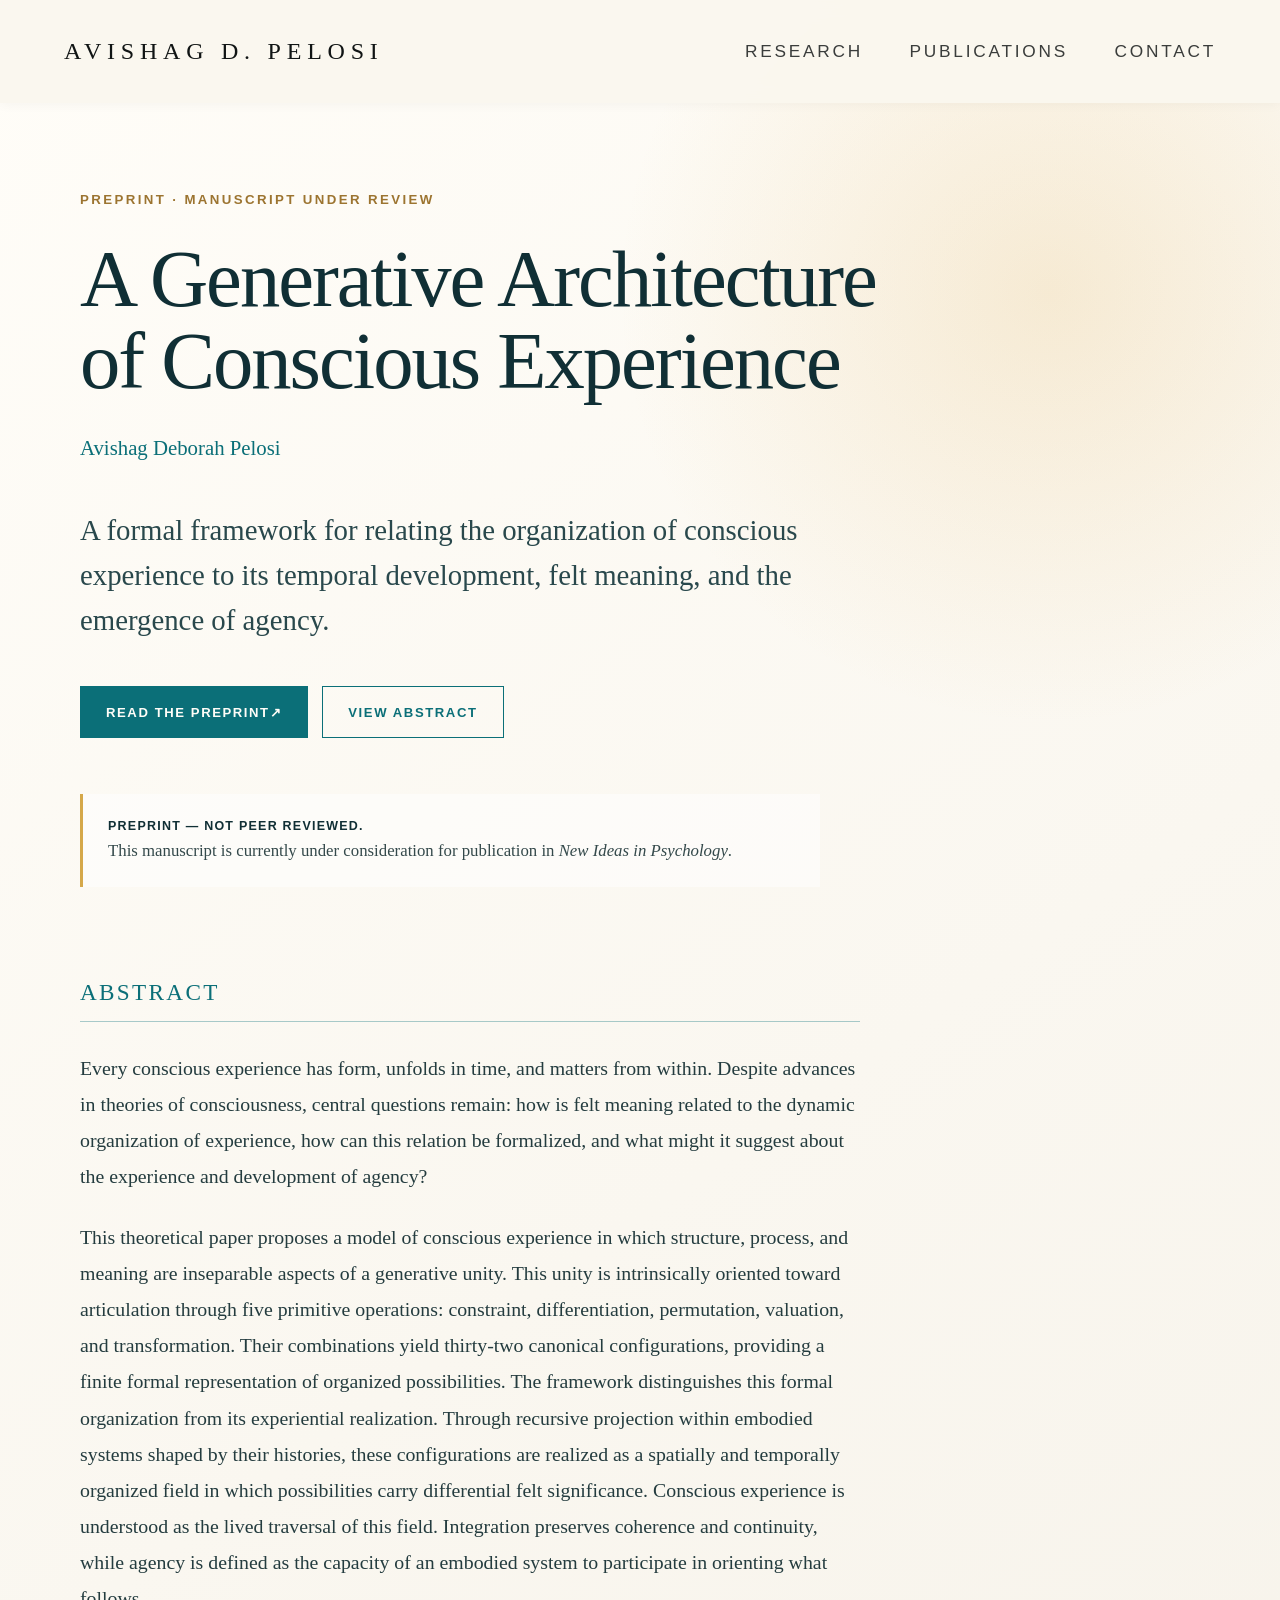
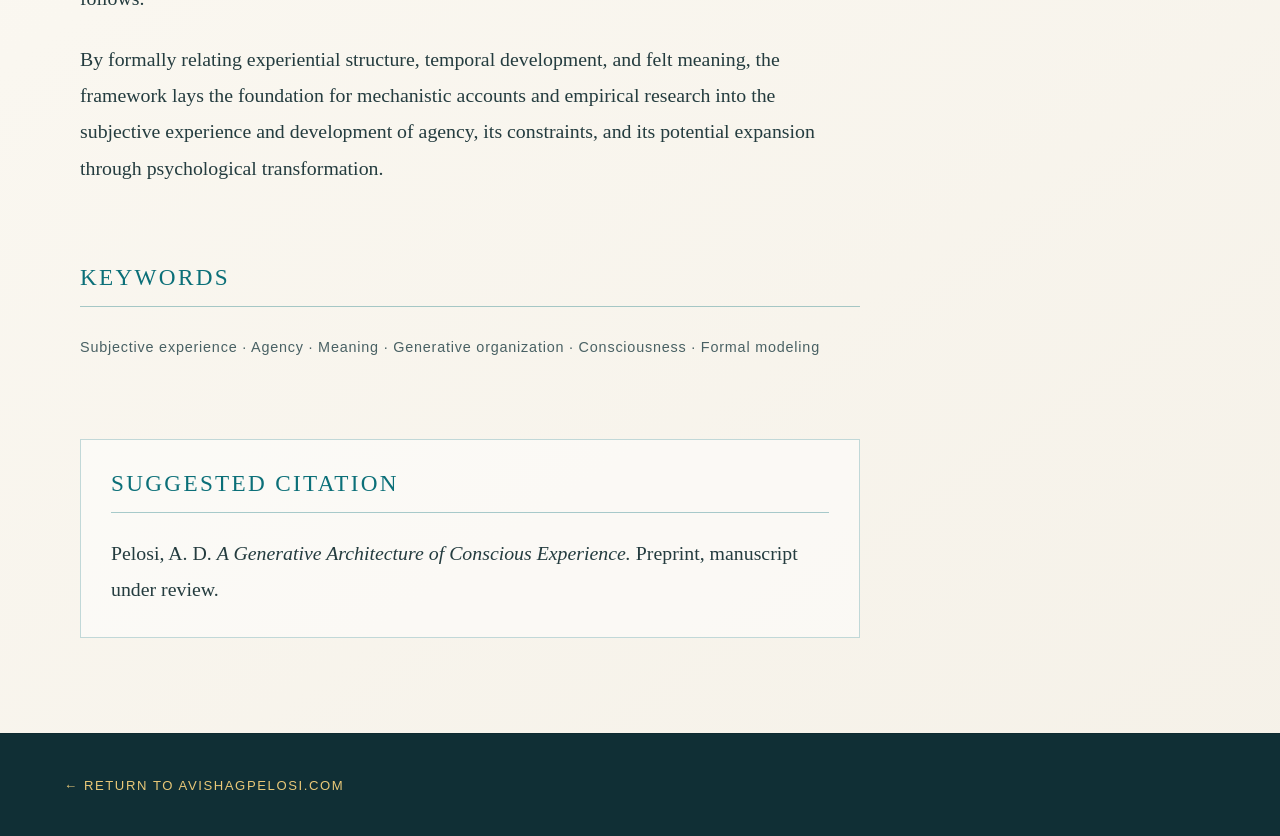
==== generative-architecture/index.html @ 6daca3c1 "Add preprint landing page" ====
<!DOCTYPE html>
<html lang="en">
<head>
  <meta charset="UTF-8" />
  <meta name="viewport" content="width=device-width, initial-scale=1.0" />
  <title>A Generative Architecture of Conscious Experience | Avishag Deborah Pelosi</title>
  <meta name="description" content="Preprint by Avishag Deborah Pelosi proposing a formal generative architecture relating the structure, temporal development, felt meaning, and agency of conscious experience." />
  <link rel="canonical" href="https://www.avishagpelosi.com/generative-architecture/" />
  <meta property="og:type" content="article" />
  <meta property="og:title" content="A Generative Architecture of Conscious Experience" />
  <meta property="og:description" content="A theoretical framework relating experiential structure, temporal development, felt meaning, and agency." />
  <meta property="og:url" content="https://www.avishagpelosi.com/generative-architecture/" />
  <meta name="citation_title" content="A Generative Architecture of Conscious Experience" />
  <meta name="citation_author" content="Avishag Deborah Pelosi" />
  <meta name="citation_pdf_url" content="https://www.avishagpelosi.com/generative-architecture/preprint.pdf" />
  <link rel="stylesheet" href="../style.css" />
  <script type="application/ld+json">
  {
    "@context": "https://schema.org",
    "@type": "ScholarlyArticle",
    "headline": "A Generative Architecture of Conscious Experience",
    "author": {
      "@type": "Person",
      "name": "Avishag Deborah Pelosi",
      "alternateName": "Avishag D. Pelosi",
      "url": "https://www.avishagpelosi.com/",
      "sameAs": "https://orcid.org/0009-0005-5519-5946"
    },
    "url": "https://www.avishagpelosi.com/generative-architecture/",
    "encoding": {
      "@type": "MediaObject",
      "contentUrl": "https://www.avishagpelosi.com/generative-architecture/preprint.pdf",
      "encodingFormat": "application/pdf"
    },
    "isAccessibleForFree": true
  }
  </script>
</head>

<body class="paper-page">
  <header class="paper-header">
    <a class="name name-link" href="../">Avishag D. Pelosi</a>
    <nav aria-label="Paper navigation">
      <a href="../#research">Research</a>
      <a href="../#publications">Publications</a>
      <a href="../#contact">Contact</a>
    </nav>
  </header>

  <main class="paper-main">
    <article class="paper-article">
      <div class="paper-kicker">Preprint · Manuscript under review</div>

      <h1>A Generative Architecture<br>of Conscious Experience</h1>

      <p class="paper-author">
        <a href="../">Avishag Deborah Pelosi</a>
      </p>

      <p class="paper-lede">
        A formal framework for relating the organization of conscious experience
        to its temporal development, felt meaning, and the emergence of agency.
      </p>

      <div class="paper-actions">
        <a class="paper-button primary" href="preprint.pdf" target="_blank" rel="noopener">
          Read the preprint <span aria-hidden="true">↗</span>
        </a>
        <a class="paper-button secondary" href="#abstract">View abstract</a>
      </div>

      <aside class="review-note" aria-label="Publication status">
        <strong>Preprint — not peer reviewed.</strong>
        This manuscript is currently under consideration for publication in
        <em>New Ideas in Psychology</em>.
      </aside>

      <section id="abstract" class="paper-section">
        <h2>Abstract</h2>

        <p>
          Every conscious experience has form, unfolds in time, and matters from within.
          Despite advances in theories of consciousness, central questions remain: how is
          felt meaning related to the dynamic organization of experience, how can this
          relation be formalized, and what might it suggest about the experience and
          development of agency?
        </p>

        <p>
          This theoretical paper proposes a model of conscious experience in which
          structure, process, and meaning are inseparable aspects of a generative unity.
          This unity is intrinsically oriented toward articulation through five primitive
          operations: constraint, differentiation, permutation, valuation, and
          transformation. Their combinations yield thirty-two canonical configurations,
          providing a finite formal representation of organized possibilities. The
          framework distinguishes this formal organization from its experiential
          realization. Through recursive projection within embodied systems shaped by
          their histories, these configurations are realized as a spatially and temporally
          organized field in which possibilities carry differential felt significance.
          Conscious experience is understood as the lived traversal of this field.
          Integration preserves coherence and continuity, while agency is defined as the
          capacity of an embodied system to participate in orienting what follows.
        </p>

        <p>
          By formally relating experiential structure, temporal development, and felt
          meaning, the framework lays the foundation for mechanistic accounts and
          empirical research into the subjective experience and development of agency,
          its constraints, and its potential expansion through psychological transformation.
        </p>
      </section>

      <section class="paper-section paper-keywords">
        <h2>Keywords</h2>
        <p>Subjective experience · Agency · Meaning · Generative organization · Consciousness · Formal modeling</p>
      </section>

      <section class="paper-section citation-section">
        <h2>Suggested citation</h2>
        <p>
          Pelosi, A. D. <em>A Generative Architecture of Conscious Experience.</em>
          Preprint, manuscript under review.
        </p>
      </section>
    </article>
  </main>

  <footer class="paper-footer">
    <a href="../">← Return to avishagpelosi.com</a>
  </footer>
</body>
</html>
---- style.css ----
* { box-sizing: border-box; }

html { scroll-behavior: smooth; }

body {
  margin: 0;
  background:
    radial-gradient(circle at 74% 42%, rgba(221, 169, 74, 0.20), transparent 30%),
    radial-gradient(circle at center, #fffdf8 0%, #faf6ed 62%, #efe9dc 100%);
  color: #101414;
  font-family: Arial, sans-serif;
  overflow-x: hidden;
}

header {
  position: fixed;
  top: 0;
  width: 100%;
  padding: 38px 5vw;
  display: flex;
  justify-content: space-between;
  align-items: center;
  z-index: 20;
  background: linear-gradient(to bottom, rgba(250,247,239,0.96), rgba(250,247,239,0));
  transition:
  background 0.35s ease,
  box-shadow 0.35s ease;
}
header.scrolled {
  background: rgba(250, 247, 239, 0.98);
  box-shadow: 0 1px 12px rgba(0, 0, 0, 0.06);
}

.name {
  font-family: Georgia, serif;
  font-size: 1.5rem;
  letter-spacing: 0.24em;
  text-transform: uppercase;
  white-space: nowrap;
}

nav a {
  margin-left: 42px;
  font-size: 1.08rem;
  letter-spacing: 0.16em;
  text-transform: uppercase;
  color: #101414;
  text-decoration: none;
  opacity: 0.82;
}

nav a:hover {
  color: #165f64;
  opacity: 1;
}

.hero {
  min-height: 100vh;
  padding: 120px 5vw 30px;
  display: grid;
  grid-template-columns: 0.9fr 1.1fr;
  align-items: center;
  gap: 3vw;
  position: relative;
}

.hero-text {
  padding-left: 1vw;
  z-index: 2;
}

h1 {
  margin: 0;
  font-family: Georgia, serif;
  font-weight: 400;
  line-height: 1.02;
}

h1 span {
  display: block;
  font-size: clamp(3.8rem, 7vw, 7.3rem);
}

h1 em {
  display: block;
  margin-top: 0.05em;
  font-size: clamp(2.6rem, 5.3vw, 5.4rem);
  color: #165f64;
  font-style: italic;
}


.keywords {
  margin-top: 48px;
  font-size: 1.2rem;
  letter-spacing: 0.27em;
  text-transform: uppercase;
  color: #165f64;
  font-weight: 500;
  line-height: 2;
}

.keywords b {
  margin: 0 15px;
  color: #9c7a3a;
  font-weight: 400;
}

.symbol-wrap {
  position: relative;
  width: min(820px, 56vw);
  aspect-ratio: 1 / 1;
  justify-self: center;
}
.spiral-wrap {
  position: absolute;
  inset: 0;
  width: 100%;
  height: 100%;
  aspect-ratio: auto;
  margin: 0;
  transform: none;
  z-index: 0;
  pointer-events: none;
  overflow: hidden;
}

#genesisCanvas {
  width: 100%;
  height: 100%;
  display: block;
}

.explore {
  position: absolute;
  left: 50%;
  bottom: 28px;
  transform: translateX(-50%);
  font-size: 0.85rem;
  letter-spacing: 0.42em;
  text-transform: uppercase;
  color: #165f64;
  opacity: 0.92;
  text-align: center;
}

.explore span {
  display: block;
  margin-top: 8px;
  font-size: 1.8rem;
  animation: arrow 2.4s ease-in-out infinite;
}

@keyframes arrow {
  0%, 100% { transform: translateY(0); opacity: 0.35; }
  50% { transform: translateY(8px); opacity: 0.9; }
}

.cards {
  display: grid;
  grid-template-columns: repeat(3, 1fr);
  border-top: 1px solid rgba(0,0,0,0.10);
  background: rgba(255,255,255,0.42);
}

.card {
  padding: 46px 5vw;
  border-right: 1px solid rgba(0,0,0,0.10);
  min-height: 210px;
}

.card:last-child { border-right: none; }

.card h2 {
  margin: 0 0 18px;
  font-size: 1.3rem;
  letter-spacing: 0.26em;
  text-transform: uppercase;
  color: #165f64;
  font-weight: 500;
}

.card p {
  margin: 0;
  font-size: 1.25rem;
  line-height: 1.65;
  color: #222;
  max-width: 330px;
}

.card div {
  margin-top: 28px;
  color: #165f64;
  font-size: 1.7rem;
}


.about-section {
  padding: 130px 8vw;
  background: #f7f4ee;
  border-top: 1px solid #d8d1c4;
  scroll-margin-top: 90px;
}

.about-title {
  max-width: 900px;
  margin: 0 auto 85px;
  text-align: center;
}

.about-title h2 {
  margin: 0 0 30px;
  font-family: Georgia, serif;
  font-size: clamp(2.4rem, 4vw, 3rem);
  font-weight: 400;
  letter-spacing: 0.08em;
  text-transform: uppercase;
  color: #0b6f78;
}

.about-quote {
  max-width: 820px;
  margin: 0 auto;
  font-family: Georgia, serif;
  font-size: clamp(1.45rem, 2.3vw, 1.9rem);
  font-style: italic;
  color: #0b6f78;
  line-height: 1.5;
}

.about-content {
  width: min(1250px, 100%);
  margin: 0 auto;
}


.about-photo {
  float: left;
  width: min(340px, 32%);
  margin: 0 clamp(50px, 7vw, 100px) 35px 0;
}

.about-photo img {
  display: block;
  width: 100%;
  height: auto;
  border-radius: 2px;
  object-fit: cover;
}

.about-content::after {
  content: "";
  display: block;
  clear: both;
}

.about-text {
  min-width: 0;
  font-family: Georgia, serif;
  font-size: clamp(1.25rem, 1.6vw, 1.4rem);
  line-height: 1.8;
  color: #102f35;
}


.about-text p {
  margin: 0 0 30px;
  text-align: justify;
  text-justify: inter-word;
  hyphens: auto;
}

.about-text p:first-child {
  margin-top: 0;
}
.about-text p:nth-child(3) {
  clear: both;
  padding-top: 10px;
}
#research,
#publications,
#contact {
  scroll-margin-top: 110px;
}

.quote-author {
  margin: 20px 0 0;
  font-size: 1rem;
  font-style: normal;
  letter-spacing: 0.14em;
  text-transform: uppercase;
  color: #102f35;
  opacity: 0.72;
}
.card-arrow {
  display: inline-block;
  margin-top: 28px;
  color: #165f64;
  font-size: 1.7rem;
  text-decoration: none;
  transition: transform 0.25s ease;
}

.card-arrow:hover {
  transform: translateX(7px);
}


/* Detailed sections */

.detail-section {
  padding: 110px 8vw;
  scroll-margin-top: 90px;
  border-top: 1px solid rgba(0, 0, 0, 0.10);
}

.section-inner {
  width: min(1250px, 100%);
  margin: 0 auto;
}

.detail-section h2 {
  margin: 0 0 65px;
  font-family: Georgia, serif;
  font-size: clamp(2.3rem, 4vw, 3.2rem);
  font-weight: 400;
  letter-spacing: 0.08em;
  text-transform: uppercase;
  color: #0b6f78;
}


/* Research */

.research-section {
  background: #f7f4ee;
}

.research-grid {
  display: grid;
  grid-template-columns: repeat(3, 1fr);
  gap: clamp(35px, 5vw, 70px);
}

.research-area {
  padding-top: 25px;
  border-top: 2px solid #0b6f78;
}

.research-area h3 {
  margin: 0 0 20px;
  font-family: Georgia, serif;
  font-size: 1.55rem;
  font-weight: 400;
  line-height: 1.35;
  color: #102f35;
}

.research-area p {
  margin: 0;
  font-family: Georgia, serif;
  font-size: clamp(1.18rem, 1.35vw, 1.28rem);
  line-height: 1.75;
  color: #30474a;
}


/* Publications */

.publications-section {
  background: #fffdf8;
}

.publication-group {
  margin-bottom: 75px;
}

.publication-group:last-child {
  margin-bottom: 0;
}

.publication-group h3 {
  margin: 0 0 30px;
  padding-bottom: 15px;
  border-bottom: 1px solid rgba(11, 111, 120, 0.35);
  font-family: Georgia, serif;
  font-size: 1.65rem;
  font-weight: 400;
  color: #0b6f78;
}

.publication {
  display: grid;
  grid-template-columns: 120px minmax(0, 1fr);
  gap: 30px;
  padding: 22px 0;
  border-bottom: 1px solid rgba(0, 0, 0, 0.09);
}

.publication p {
  margin: 0;
  font-family: Georgia, serif;
  font-size: clamp(1.25rem, 1.6vw, 1.4rem);
  line-height: 1.8;
  color: #283d40;
  text-align: justify;
  text-justify: inter-word;
  hyphens: auto;
}

.publication-status,
.publication-year {
  padding-top: 3px;
  font-size: 1.1rem;
  line-height: 1.5;
  letter-spacing: 0.1em;
  text-transform: uppercase;
  color: #0b6f78;
}

.publication a {
  color: #0b6f78;
  text-decoration: none;
}

.publication a:hover {
  text-decoration: underline;
}

.publication.current {
  display: block;
}

.publication.current .publication-status {
  display: block;
  margin-top: 8px;
  padding: 0;
  font-family: Arial, sans-serif;
  font-size: 0.78rem;
  line-height: 1.5;
  letter-spacing: 0.13em;
}

.featured-publication {
  padding-left: 22px;
  border-left: 2px solid #d5a84a;
  background: linear-gradient(90deg, rgba(213, 168, 74, 0.09), transparent 58%);
}

.featured-publication a {
  text-decoration-thickness: 1px;
  text-underline-offset: 4px;
}


/* Contact */

.contact-section {
  background: #102f35;
  color: #fffdf8;
}

.contact-section h2 {
  color: #fffdf8;
}

.contact-affiliation {
  margin: 0 0 40px;
  font-family: Georgia, serif;
  font-size: 1.4rem;
  line-height: 1.7;
}

.contact-links {
  display: flex;
  flex-wrap: wrap;
  gap: 25px 45px;
}

.contact-links a {
  color: #e9c878;
  font-size: 1.05rem;
  letter-spacing: 0.12em;
  text-transform: uppercase;
  text-decoration: none;
}

.contact-links a:hover {
  color: #ffffff;
}


/* Mobile layout */

/* Desktop styles above */


@media (max-width: 950px) {
  /* Header, hero and cards */

  header {
    position: absolute;
    flex-direction: column;
    gap: 18px;
  }

  nav a {
    margin: 0 10px;
    font-size: 0.88rem;
  }

  .hero {
    grid-template-columns: 1fr;
    text-align: center;
    padding-top: 155px;
  }

 
  .symbol-wrap {
    width: min(760px, 94vw);
    margin-top: -16px;
  }
.spiral-wrap {
  position: absolute;
  inset: 0;
  width: 100%;
  height: 100%;
  margin: 0;
  transform: none;
}
  .explore {
    position: relative;
    left: auto;
    bottom: auto;
    transform: none;
    margin-top: -18px;
  }

  .cards {
    grid-template-columns: 1fr;
  }

  .card {
    border-right: none;
    border-bottom: 1px solid rgba(0, 0, 0, 0.10);
  }
}


@media (max-width: 800px) {
  /* About */

  .about-section {
    padding: 90px 7vw;
  }

  .about-title {
    margin-bottom: 55px;
  }

  .about-photo {
    float: none;
    width: min(320px, 82vw);
    margin: 0 auto 45px;
  }

  .about-text {
    font-size: 1.15rem;
    line-height: 1.75;
  }

  .about-text p:nth-child(3) {
    padding-top: 0;
  }

  /* General typography */

  .name {
    font-size: 1.25rem;
  }

  nav a {
    font-size: 0.88rem;
  }

  .keywords {
    font-size: 1.05rem;
  }

  .card p {
    font-size: 1.15rem;
  }

  /* Detailed sections */

  .detail-section {
    padding: 80px 7vw;
  }

  .detail-section h2 {
    margin-bottom: 45px;
  }

  .research-grid {
    grid-template-columns: 1fr;
    gap: 45px;
  }

  .research-area p,
  .publication p {
    font-size: 1.15rem;
  }

  .publication {
    grid-template-columns: 1fr;
    gap: 8px;
  }

  .publication-status,
  .publication-year {
    padding-top: 0;
  }

  .contact-links {
    flex-direction: column;
    align-items: flex-start;
  }
  /* Mobile landing page */

header {
  padding: 20px 4vw 14px;
  gap: 12px;
}

.name {
  font-size: 1.05rem;
  letter-spacing: 0.19em;
}

nav {
  display: flex;
  justify-content: center;
  align-items: center;
  gap: clamp(9px, 3vw, 17px);
  width: 100%;
  white-space: nowrap;
}

nav a {
  margin: 0;
  font-size: 0.7rem;
  letter-spacing: 0.09em;
}

.hero {
  display: block;
  min-height: 100svh;
  padding: 125px 5vw 40px;
  text-align: center;
}

.hero-text {
  position: relative;
  padding-left: 0;
  z-index: 2;
}

h1 span {
  font-size: clamp(2.8rem, 13vw, 3.25rem);
}

h1 em {
  font-size: clamp(1.7rem, 7.8vw, 2.1rem);
  white-space: nowrap;
}

.keywords {
  display: flex;
  justify-content: center;
  align-items: center;
  gap: 7px;
  margin-top: 34px;
  font-size: 0.72rem;
  letter-spacing: 0.11em;
  line-height: 1.4;
  white-space: nowrap;
}

.keywords b {
  margin: 0 3px;
}

.explore {
  position: absolute;
  left: 50%;
  bottom: 20px;
  transform: translateX(-50%);
  margin-top: 0;
}
}


/* Preprint landing page */

.paper-page {
  min-height: 100vh;
  background:
    radial-gradient(circle at 82% 12%, rgba(221, 169, 74, 0.19), transparent 27rem),
    linear-gradient(145deg, #fffdf8 0%, #f5f1e8 100%);
}

.paper-header {
  background: rgba(250, 247, 239, 0.94);
  box-shadow: 0 1px 12px rgba(0, 0, 0, 0.045);
  backdrop-filter: blur(10px);
}

.name-link {
  color: #101414;
  text-decoration: none;
}

.paper-main {
  width: min(1120px, 90vw);
  margin: 0 auto;
  padding: 190px 0 95px;
}

.paper-article {
  width: min(860px, 100%);
}

.paper-kicker {
  margin-bottom: 28px;
  color: #9c7430;
  font-size: 0.83rem;
  font-weight: 600;
  letter-spacing: 0.18em;
  line-height: 1.5;
  text-transform: uppercase;
}

.paper-article h1 {
  max-width: 920px;
  color: #102f35;
  font-size: clamp(3rem, 6.3vw, 6.2rem);
  line-height: 1.02;
  letter-spacing: -0.025em;
}

.paper-author {
  margin: 34px 0 0;
  font-family: Georgia, serif;
  font-size: 1.3rem;
}

.paper-author a {
  color: #0b6f78;
  text-decoration: none;
}

.paper-lede {
  max-width: 750px;
  margin: 48px 0 0;
  color: #29484c;
  font-family: Georgia, serif;
  font-size: clamp(1.45rem, 2.25vw, 2rem);
  line-height: 1.55;
}

.paper-actions {
  display: flex;
  flex-wrap: wrap;
  gap: 14px;
  margin-top: 44px;
}

.paper-button {
  display: inline-flex;
  align-items: center;
  justify-content: center;
  min-height: 52px;
  padding: 0 25px;
  border: 1px solid #0b6f78;
  color: #0b6f78;
  font-size: 0.82rem;
  font-weight: 600;
  letter-spacing: 0.12em;
  text-decoration: none;
  text-transform: uppercase;
  transition: background 0.2s ease, color 0.2s ease, transform 0.2s ease;
}

.paper-button.primary {
  background: #0b6f78;
  color: #fffdf8;
}

.paper-button:hover {
  transform: translateY(-2px);
}

.paper-button.primary:hover {
  background: #084f55;
}

.paper-button.secondary:hover {
  background: rgba(11, 111, 120, 0.07);
}

.review-note {
  max-width: 740px;
  margin: 56px 0 92px;
  padding: 22px 25px;
  border-left: 3px solid #d5a84a;
  background: rgba(255, 255, 255, 0.54);
  color: #34494b;
  font-family: Georgia, serif;
  font-size: 1.05rem;
  line-height: 1.65;
}

.review-note strong {
  display: block;
  color: #102f35;
  font-family: Arial, sans-serif;
  font-size: 0.78rem;
  letter-spacing: 0.1em;
  text-transform: uppercase;
}

.paper-section {
  max-width: 780px;
  margin-top: 78px;
  scroll-margin-top: 135px;
}

.paper-section h2 {
  margin: 0 0 28px;
  padding-bottom: 15px;
  border-bottom: 1px solid rgba(11, 111, 120, 0.35);
  color: #0b6f78;
  font-family: Georgia, serif;
  font-size: 1.45rem;
  font-weight: 400;
  letter-spacing: 0.1em;
  text-transform: uppercase;
}

.paper-section p {
  margin: 0 0 25px;
  color: #243c3f;
  font-family: Georgia, serif;
  font-size: clamp(1.12rem, 1.55vw, 1.28rem);
  line-height: 1.82;
}

.paper-keywords p {
  color: #496164;
  font-family: Arial, sans-serif;
  font-size: 0.9rem;
  letter-spacing: 0.055em;
  line-height: 1.8;
}

.citation-section {
  padding: 30px;
  border: 1px solid rgba(11, 111, 120, 0.24);
  background: rgba(255, 255, 255, 0.5);
}

.citation-section h2 {
  margin-bottom: 22px;
}

.citation-section p:last-child {
  margin-bottom: 0;
}

.paper-footer {
  padding: 42px 5vw;
  border-top: 1px solid rgba(0, 0, 0, 0.1);
  background: #102f35;
}

.paper-footer a {
  color: #e9c878;
  font-size: 0.82rem;
  letter-spacing: 0.12em;
  text-decoration: none;
  text-transform: uppercase;
}

.paper-footer a:hover {
  color: #ffffff;
}

@media (max-width: 800px) {
  .featured-publication {
    padding-left: 16px;
  }

  .paper-header {
    position: absolute;
  }

  .paper-main {
    width: min(88vw, 720px);
    padding: 145px 0 70px;
  }

  .paper-article h1 {
    font-size: clamp(2.55rem, 12vw, 4.1rem);
    line-height: 1.04;
  }

  .paper-author {
    margin-top: 24px;
    font-size: 1.16rem;
  }

  .paper-lede {
    margin-top: 38px;
    font-size: 1.35rem;
  }

  .paper-actions {
    align-items: stretch;
    flex-direction: column;
  }

  .paper-button {
    width: 100%;
  }

  .review-note {
    margin: 45px 0 68px;
  }

  .paper-section {
    margin-top: 60px;
  }

  .paper-section p {
    font-size: 1.08rem;
    line-height: 1.72;
  }

  .citation-section {
    padding: 23px;
  }
}
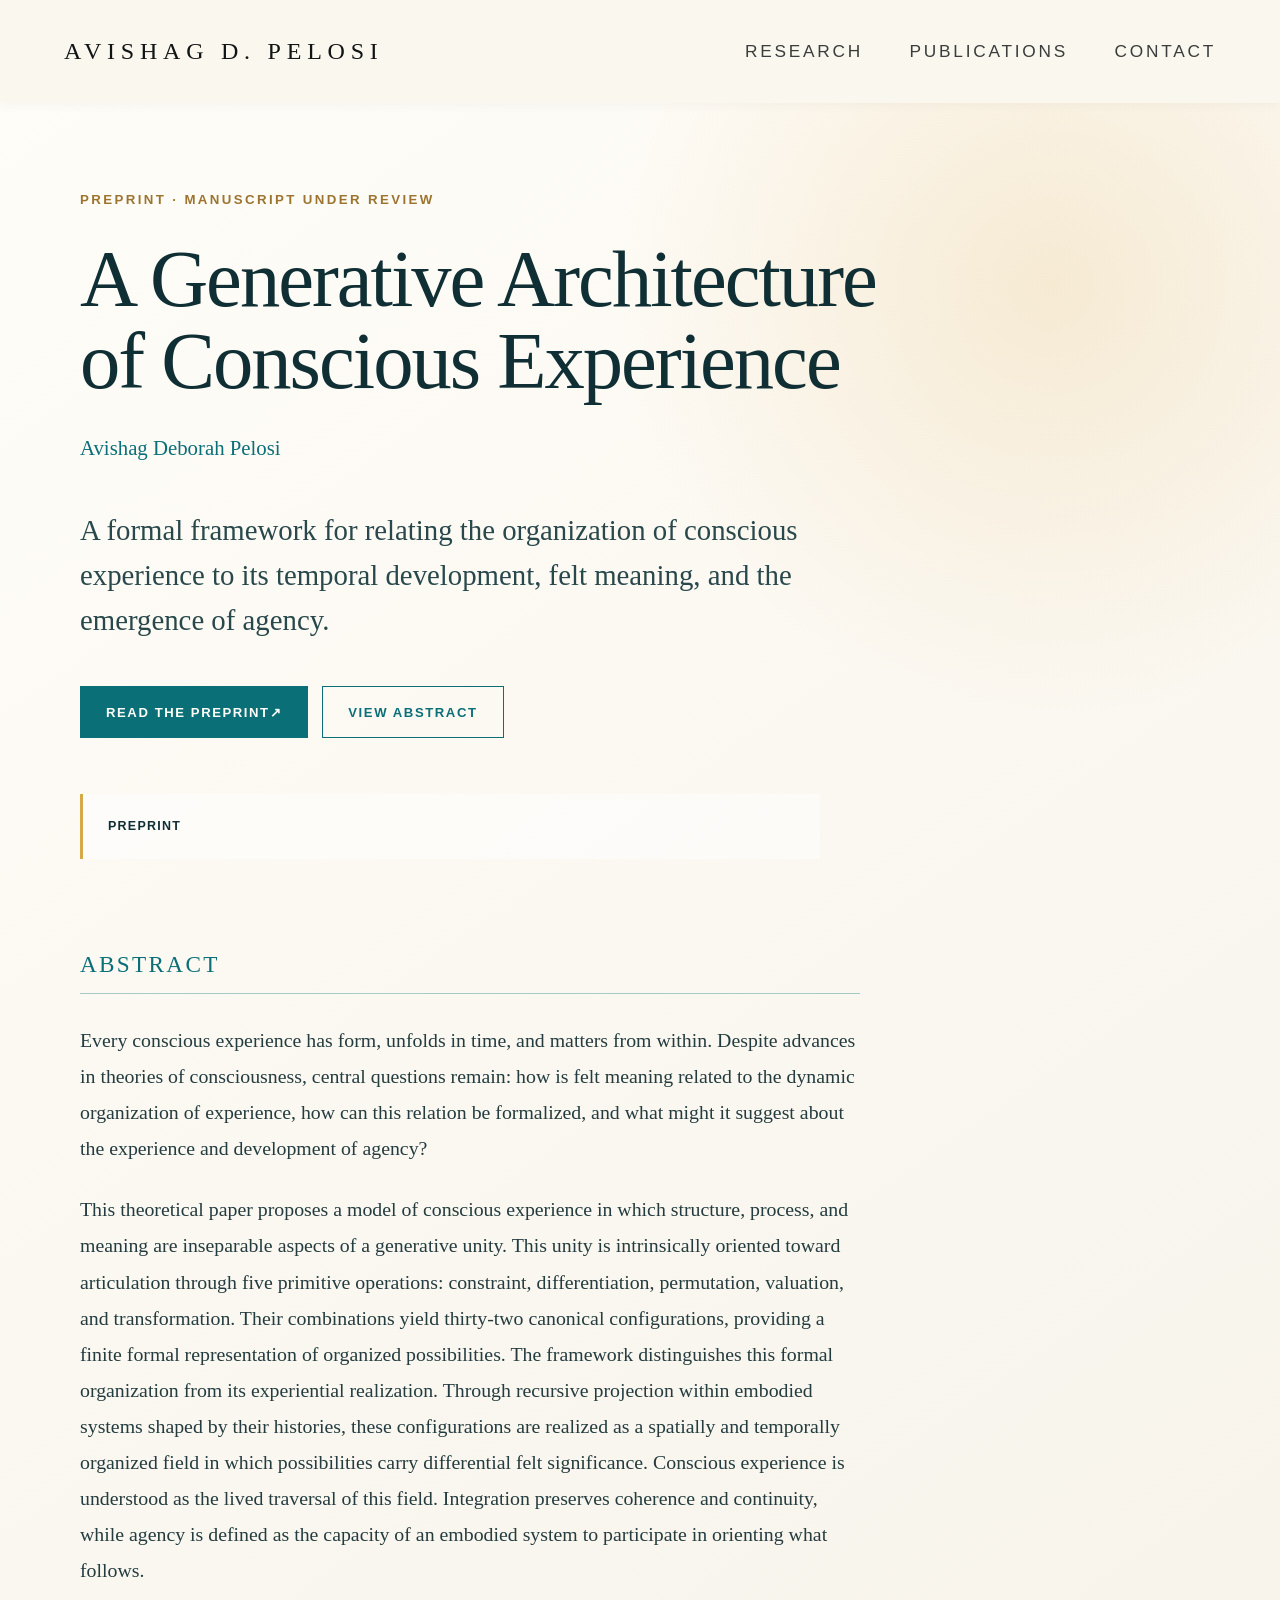
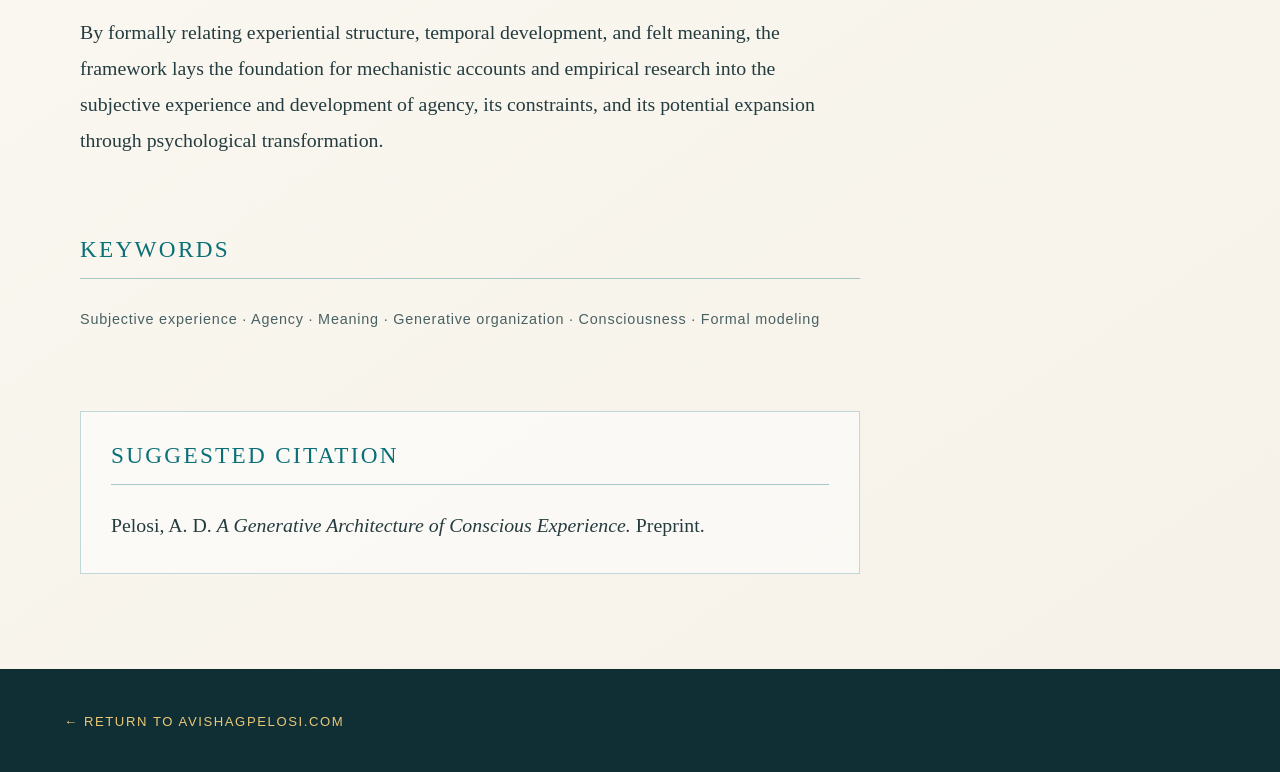
==== commit 5e211194: "Update index.html" ====
--- a/generative-architecture/index.html
+++ b/generative-architecture/index.html
@@ -70,9 +70,7 @@
       </div>
 
       <aside class="review-note" aria-label="Publication status">
-        <strong>Preprint — not peer reviewed.</strong>
-        This manuscript is currently under consideration for publication in
-        <em>New Ideas in Psychology</em>.
+        <strong>Preprint </strong>
       </aside>
 
       <section id="abstract" class="paper-section">
@@ -119,7 +117,7 @@
         <h2>Suggested citation</h2>
         <p>
           Pelosi, A. D. <em>A Generative Architecture of Conscious Experience.</em>
-          Preprint, manuscript under review.
+          Preprint.
         </p>
       </section>
     </article>
--- a/style.css
+++ b/style.css
@@ -427,30 +427,30 @@
   text-decoration: underline;
 }
 
-.publication.current {
-  display: block;
-}
-
-.publication.current .publication-status {
-  display: block;
-  margin-top: 8px;
-  padding: 0;
-  font-family: Arial, sans-serif;
-  font-size: 0.78rem;
-  line-height: 1.5;
-  letter-spacing: 0.13em;
-}
-
-.featured-publication {
-  padding-left: 22px;
-  border-left: 2px solid #d5a84a;
-  background: linear-gradient(90deg, rgba(213, 168, 74, 0.09), transparent 58%);
-}
-
-.featured-publication a {
-  text-decoration-thickness: 1px;
-  text-underline-offset: 4px;
-}
+.publication.current {
+  display: block;
+}
+
+.publication.current .publication-status {
+  display: block;
+  margin-top: 8px;
+  padding: 0;
+  font-family: Arial, sans-serif;
+  font-size: 0.78rem;
+  line-height: 1.5;
+  letter-spacing: 0.13em;
+}
+
+.featured-publication {
+  padding-left: 22px;
+  border-left: 2px solid #d5a84a;
+  background: linear-gradient(90deg, rgba(213, 168, 74, 0.09), transparent 58%);
+}
+
+.featured-publication a {
+  text-decoration-thickness: 1px;
+  text-underline-offset: 4px;
+}
 
 
 /* Contact */
@@ -547,7 +547,7 @@
 }
 
 
-@media (max-width: 800px) {
+@media (max-width: 800px) {
   /* About */
 
   .about-section {
@@ -697,256 +697,289 @@
   transform: translateX(-50%);
   margin-top: 0;
 }
-}
-
-
-/* Preprint landing page */
-
-.paper-page {
-  min-height: 100vh;
-  background:
-    radial-gradient(circle at 82% 12%, rgba(221, 169, 74, 0.19), transparent 27rem),
-    linear-gradient(145deg, #fffdf8 0%, #f5f1e8 100%);
-}
-
-.paper-header {
-  background: rgba(250, 247, 239, 0.94);
-  box-shadow: 0 1px 12px rgba(0, 0, 0, 0.045);
-  backdrop-filter: blur(10px);
-}
-
-.name-link {
-  color: #101414;
-  text-decoration: none;
-}
-
-.paper-main {
-  width: min(1120px, 90vw);
-  margin: 0 auto;
-  padding: 190px 0 95px;
-}
-
-.paper-article {
-  width: min(860px, 100%);
-}
-
-.paper-kicker {
-  margin-bottom: 28px;
-  color: #9c7430;
-  font-size: 0.83rem;
-  font-weight: 600;
-  letter-spacing: 0.18em;
-  line-height: 1.5;
-  text-transform: uppercase;
-}
-
-.paper-article h1 {
-  max-width: 920px;
-  color: #102f35;
-  font-size: clamp(3rem, 6.3vw, 6.2rem);
-  line-height: 1.02;
-  letter-spacing: -0.025em;
-}
-
-.paper-author {
-  margin: 34px 0 0;
-  font-family: Georgia, serif;
-  font-size: 1.3rem;
-}
-
-.paper-author a {
-  color: #0b6f78;
-  text-decoration: none;
-}
-
-.paper-lede {
-  max-width: 750px;
-  margin: 48px 0 0;
-  color: #29484c;
-  font-family: Georgia, serif;
-  font-size: clamp(1.45rem, 2.25vw, 2rem);
-  line-height: 1.55;
-}
-
-.paper-actions {
-  display: flex;
-  flex-wrap: wrap;
-  gap: 14px;
-  margin-top: 44px;
-}
-
-.paper-button {
-  display: inline-flex;
-  align-items: center;
-  justify-content: center;
-  min-height: 52px;
-  padding: 0 25px;
-  border: 1px solid #0b6f78;
-  color: #0b6f78;
-  font-size: 0.82rem;
-  font-weight: 600;
-  letter-spacing: 0.12em;
-  text-decoration: none;
-  text-transform: uppercase;
-  transition: background 0.2s ease, color 0.2s ease, transform 0.2s ease;
-}
-
-.paper-button.primary {
-  background: #0b6f78;
-  color: #fffdf8;
-}
-
-.paper-button:hover {
-  transform: translateY(-2px);
-}
-
-.paper-button.primary:hover {
-  background: #084f55;
-}
-
-.paper-button.secondary:hover {
-  background: rgba(11, 111, 120, 0.07);
-}
-
-.review-note {
-  max-width: 740px;
-  margin: 56px 0 92px;
-  padding: 22px 25px;
-  border-left: 3px solid #d5a84a;
-  background: rgba(255, 255, 255, 0.54);
-  color: #34494b;
-  font-family: Georgia, serif;
-  font-size: 1.05rem;
-  line-height: 1.65;
-}
-
-.review-note strong {
-  display: block;
-  color: #102f35;
-  font-family: Arial, sans-serif;
-  font-size: 0.78rem;
-  letter-spacing: 0.1em;
-  text-transform: uppercase;
-}
-
-.paper-section {
-  max-width: 780px;
-  margin-top: 78px;
-  scroll-margin-top: 135px;
-}
-
-.paper-section h2 {
-  margin: 0 0 28px;
-  padding-bottom: 15px;
-  border-bottom: 1px solid rgba(11, 111, 120, 0.35);
-  color: #0b6f78;
-  font-family: Georgia, serif;
-  font-size: 1.45rem;
-  font-weight: 400;
-  letter-spacing: 0.1em;
-  text-transform: uppercase;
-}
-
-.paper-section p {
-  margin: 0 0 25px;
-  color: #243c3f;
-  font-family: Georgia, serif;
-  font-size: clamp(1.12rem, 1.55vw, 1.28rem);
-  line-height: 1.82;
-}
-
-.paper-keywords p {
-  color: #496164;
-  font-family: Arial, sans-serif;
-  font-size: 0.9rem;
-  letter-spacing: 0.055em;
-  line-height: 1.8;
-}
-
-.citation-section {
-  padding: 30px;
-  border: 1px solid rgba(11, 111, 120, 0.24);
-  background: rgba(255, 255, 255, 0.5);
-}
-
-.citation-section h2 {
-  margin-bottom: 22px;
-}
-
-.citation-section p:last-child {
-  margin-bottom: 0;
-}
-
-.paper-footer {
-  padding: 42px 5vw;
-  border-top: 1px solid rgba(0, 0, 0, 0.1);
-  background: #102f35;
-}
-
-.paper-footer a {
-  color: #e9c878;
-  font-size: 0.82rem;
-  letter-spacing: 0.12em;
-  text-decoration: none;
-  text-transform: uppercase;
-}
-
-.paper-footer a:hover {
-  color: #ffffff;
-}
-
-@media (max-width: 800px) {
-  .featured-publication {
-    padding-left: 16px;
-  }
-
-  .paper-header {
-    position: absolute;
-  }
-
-  .paper-main {
-    width: min(88vw, 720px);
-    padding: 145px 0 70px;
-  }
-
-  .paper-article h1 {
-    font-size: clamp(2.55rem, 12vw, 4.1rem);
-    line-height: 1.04;
-  }
-
-  .paper-author {
-    margin-top: 24px;
-    font-size: 1.16rem;
-  }
-
-  .paper-lede {
-    margin-top: 38px;
-    font-size: 1.35rem;
-  }
-
-  .paper-actions {
-    align-items: stretch;
-    flex-direction: column;
-  }
-
-  .paper-button {
-    width: 100%;
-  }
-
-  .review-note {
-    margin: 45px 0 68px;
-  }
-
-  .paper-section {
-    margin-top: 60px;
-  }
-
-  .paper-section p {
-    font-size: 1.08rem;
-    line-height: 1.72;
-  }
-
-  .citation-section {
-    padding: 23px;
-  }
-}
+}
+
+
+/* Preprint landing page */
+
+.paper-page {
+  min-height: 100vh;
+  background:
+    radial-gradient(circle at 82% 12%, rgba(221, 169, 74, 0.19), transparent 27rem),
+    linear-gradient(145deg, #fffdf8 0%, #f5f1e8 100%);
+}
+
+.paper-header {
+  background: rgba(250, 247, 239, 0.94);
+  box-shadow: 0 1px 12px rgba(0, 0, 0, 0.045);
+  backdrop-filter: blur(10px);
+}
+
+.name-link {
+  color: #101414;
+  text-decoration: none;
+}
+
+.paper-main {
+  width: min(1120px, 90vw);
+  margin: 0 auto;
+  padding: 190px 0 95px;
+}
+
+.paper-article {
+  width: min(860px, 100%);
+}
+
+.paper-kicker {
+  margin-bottom: 28px;
+  color: #9c7430;
+  font-size: 0.83rem;
+  font-weight: 600;
+  letter-spacing: 0.18em;
+  line-height: 1.5;
+  text-transform: uppercase;
+}
+
+.paper-article h1 {
+  max-width: 920px;
+  color: #102f35;
+  font-size: clamp(3rem, 6.3vw, 6.2rem);
+  line-height: 1.02;
+  letter-spacing: -0.025em;
+}
+
+.paper-author {
+  margin: 34px 0 0;
+  font-family: Georgia, serif;
+  font-size: 1.3rem;
+}
+
+.paper-author a {
+  color: #0b6f78;
+  text-decoration: none;
+}
+
+.paper-lede {
+  max-width: 750px;
+  margin: 48px 0 0;
+  color: #29484c;
+  font-family: Georgia, serif;
+  font-size: clamp(1.45rem, 2.25vw, 2rem);
+  line-height: 1.55;
+}
+
+.paper-actions {
+  display: flex;
+  flex-wrap: wrap;
+  gap: 14px;
+  margin-top: 44px;
+}
+
+.paper-button {
+  display: inline-flex;
+  align-items: center;
+  justify-content: center;
+  min-height: 52px;
+  padding: 0 25px;
+  border: 1px solid #0b6f78;
+  color: #0b6f78;
+  font-size: 0.82rem;
+  font-weight: 600;
+  letter-spacing: 0.12em;
+  text-decoration: none;
+  text-transform: uppercase;
+  transition: background 0.2s ease, color 0.2s ease, transform 0.2s ease;
+}
+
+.paper-button.primary {
+  background: #0b6f78;
+  color: #fffdf8;
+}
+
+.paper-button:hover {
+  transform: translateY(-2px);
+}
+
+.paper-button.primary:hover {
+  background: #084f55;
+}
+
+.paper-button.secondary:hover {
+  background: rgba(11, 111, 120, 0.07);
+}
+
+.review-note {
+  max-width: 740px;
+  margin: 56px 0 92px;
+  padding: 22px 25px;
+  border-left: 3px solid #d5a84a;
+  background: rgba(255, 255, 255, 0.54);
+  color: #34494b;
+  font-family: Georgia, serif;
+  font-size: 1.05rem;
+  line-height: 1.65;
+}
+
+.review-note strong {
+  display: block;
+  color: #102f35;
+  font-family: Arial, sans-serif;
+  font-size: 0.78rem;
+  letter-spacing: 0.1em;
+  text-transform: uppercase;
+}
+
+.paper-section {
+  max-width: 780px;
+  margin-top: 78px;
+  scroll-margin-top: 135px;
+}
+
+.paper-section h2 {
+  margin: 0 0 28px;
+  padding-bottom: 15px;
+  border-bottom: 1px solid rgba(11, 111, 120, 0.35);
+  color: #0b6f78;
+  font-family: Georgia, serif;
+  font-size: 1.45rem;
+  font-weight: 400;
+  letter-spacing: 0.1em;
+  text-transform: uppercase;
+}
+
+.paper-section p {
+  margin: 0 0 25px;
+  color: #243c3f;
+  font-family: Georgia, serif;
+  font-size: clamp(1.12rem, 1.55vw, 1.28rem);
+  line-height: 1.82;
+}
+
+.paper-keywords p {
+  color: #496164;
+  font-family: Arial, sans-serif;
+  font-size: 0.9rem;
+  letter-spacing: 0.055em;
+  line-height: 1.8;
+}
+
+.citation-section {
+  padding: 30px;
+  border: 1px solid rgba(11, 111, 120, 0.24);
+  background: rgba(255, 255, 255, 0.5);
+}
+
+.citation-section h2 {
+  margin-bottom: 22px;
+}
+
+.citation-section p:last-child {
+  margin-bottom: 0;
+}
+
+.paper-footer {
+  padding: 42px 5vw;
+  border-top: 1px solid rgba(0, 0, 0, 0.1);
+  background: #102f35;
+}
+
+.paper-footer a {
+  color: #e9c878;
+  font-size: 0.82rem;
+  letter-spacing: 0.12em;
+  text-decoration: none;
+  text-transform: uppercase;
+}
+
+.paper-footer a:hover {
+  color: #ffffff;
+}
+
+@media (max-width: 800px) {
+  .featured-publication {
+    padding-left: 16px;
+  }
+
+  .paper-header {
+    position: absolute;
+  }
+
+  .paper-main {
+    width: min(88vw, 720px);
+    padding: 145px 0 70px;
+  }
+
+  .paper-article h1 {
+    font-size: clamp(2.55rem, 12vw, 4.1rem);
+    line-height: 1.04;
+  }
+
+  .paper-author {
+    margin-top: 24px;
+    font-size: 1.16rem;
+  }
+
+  .paper-lede {
+    margin-top: 38px;
+    font-size: 1.35rem;
+  }
+
+  .paper-actions {
+    align-items: stretch;
+    flex-direction: column;
+  }
+
+  .paper-button {
+    width: 100%;
+  }
+
+  .review-note {
+    margin: 45px 0 68px;
+  }
+
+  .paper-section {
+    margin-top: 60px;
+  }
+
+  .paper-section p {
+    font-size: 1.08rem;
+    line-height: 1.72;
+  }
+
+  .citation-section {
+    padding: 23px;
+  }
+}
+@media (min-width: 951px) {
+  .hero {
+    grid-template-columns: minmax(0, 1.05fr) minmax(0, 0.95fr);
+    gap: 2vw;
+  }
+
+  h1 span {
+    font-size: clamp(3.4rem, 5.4vw, 5.6rem);
+  }
+
+  h1 em {
+    font-size: clamp(2.5rem, 4.1vw, 4.2rem);
+  }
+
+  .spiral-wrap {
+    position: relative;
+    inset: auto;
+    width: min(100%, 700px);
+    height: auto;
+    aspect-ratio: 1;
+    justify-self: center;
+    overflow: hidden;
+  }
+  .keywords {
+  font-size: 0.9rem;
+  letter-spacing: 0.17em;
+  white-space: nowrap;
+}
+
+.keywords b {
+  margin: 0 8px;
+}
+}
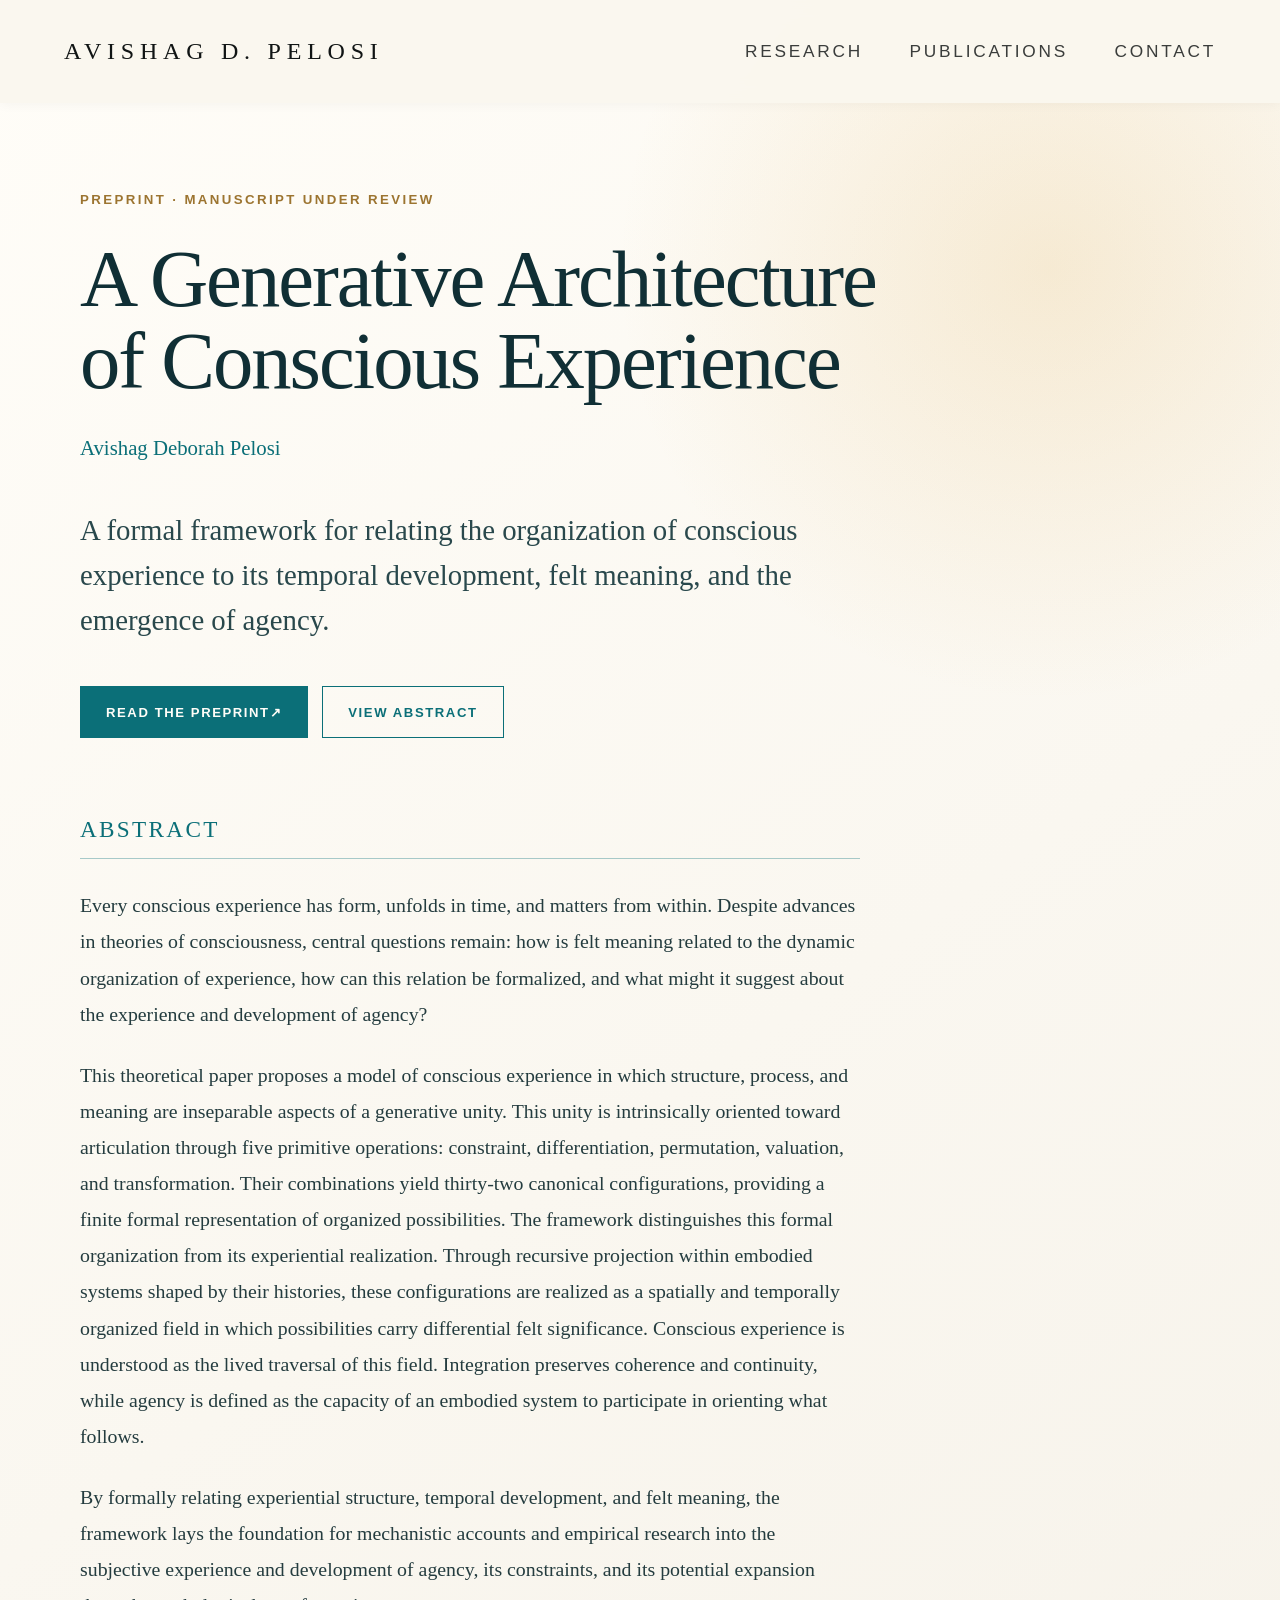
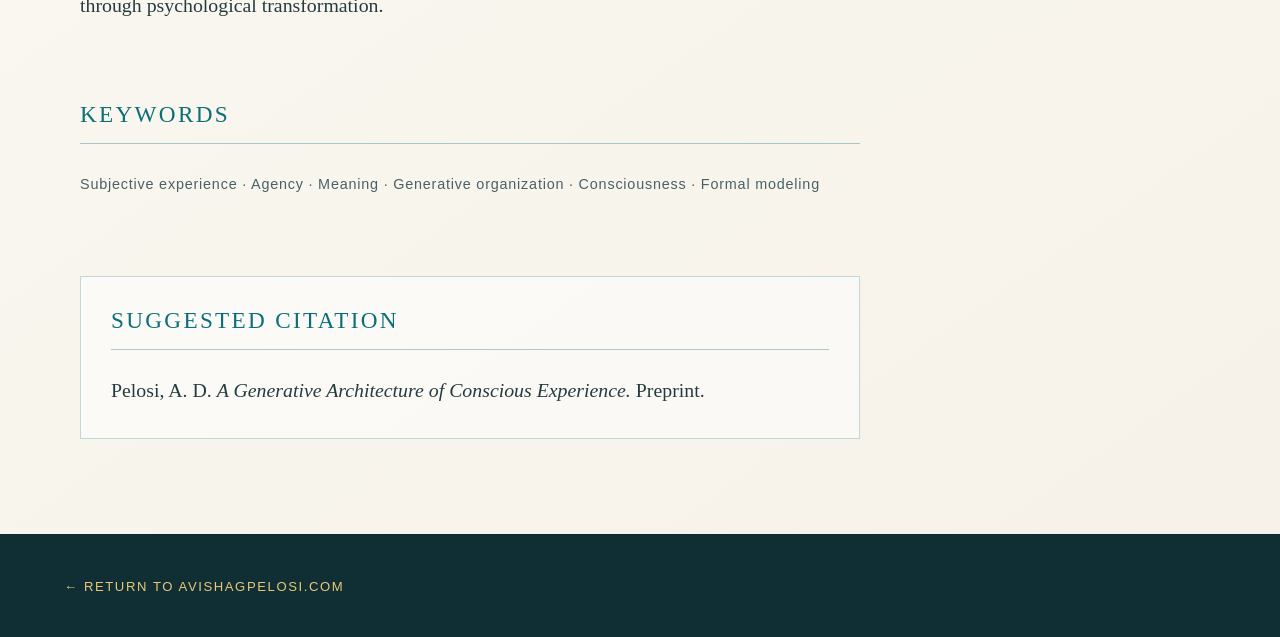
==== commit a02894ca: "Remove publication status note from index.html Removed the publication status note from the HTML." ====
--- a/generative-architecture/index.html
+++ b/generative-architecture/index.html
@@ -69,10 +69,7 @@
         <a class="paper-button secondary" href="#abstract">View abstract</a>
       </div>
 
-      <aside class="review-note" aria-label="Publication status">
-        <strong>Preprint </strong>
-      </aside>
-
+     
       <section id="abstract" class="paper-section">
         <h2>Abstract</h2>
 
